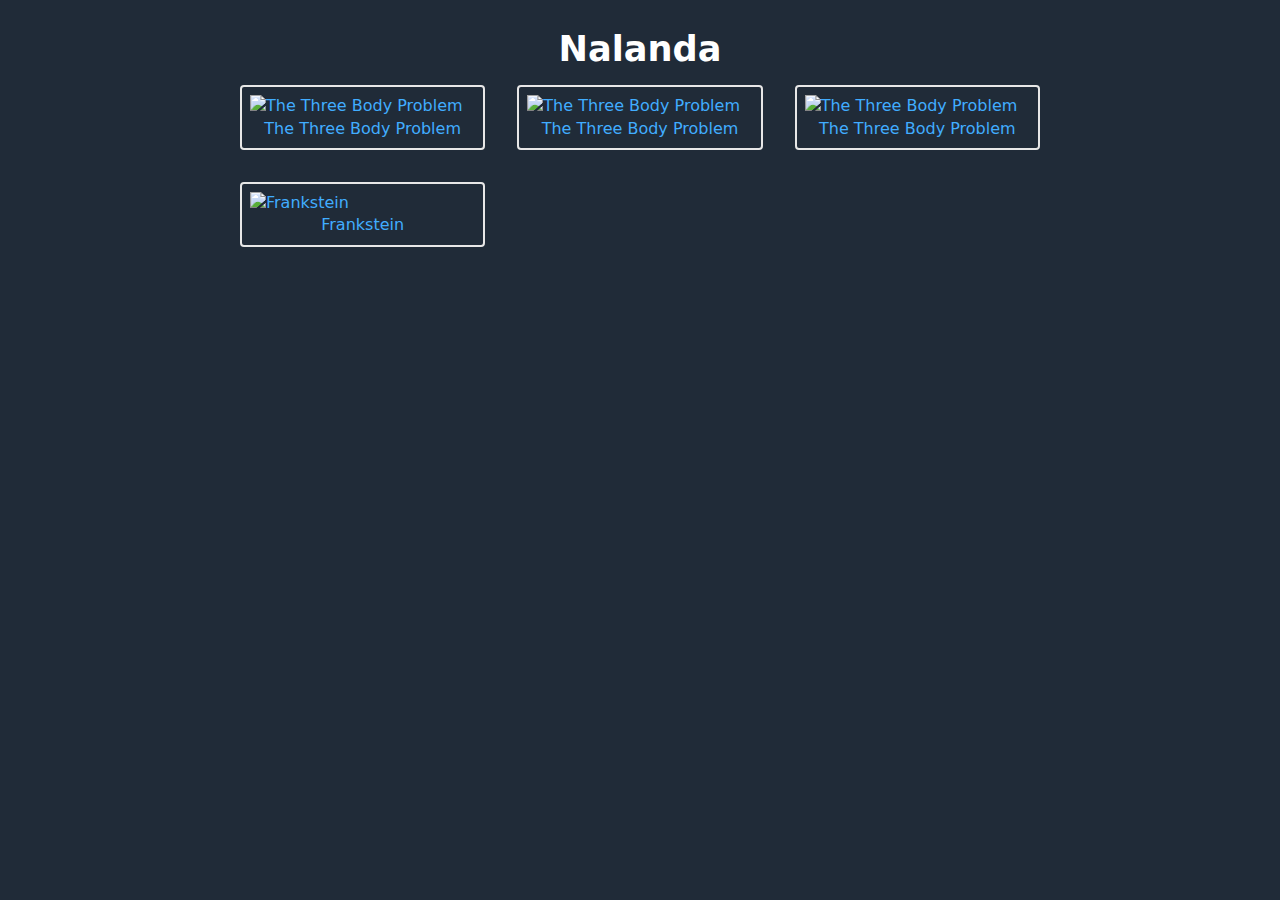
==== index.html @ c318033b "Initial Commit" ====
<!DOCTYPE html>
<html lang="en">

<head>
    <meta charset="UTF-8">
    <meta http-equiv="X-UA-Compatible" content="IE=edge">
    <meta name="viewport" content="width=device-width, initial-scale=1.0">
    <link rel="shortcut icon" href="#" type="image/x-icon">
    <!-- <link rel="stylesheet" href="./water.css"> -->
    <link rel="stylesheet" href="./custom.css">
    <!-- <script src="./jszip.min.js"></script>
    <script src="./epub.js"></script> -->

    <title>Nalanda</title>
</head>

<body>
    <h1 class="heading">Nalanda</h1>

    <div class="grid" id="bookgrid">
        <div class="card">
            <a href="/epub.html?name=three-body-problem">
                <div class="img-wrapper">
                    <img src="./book-covers/3bp.jpeg" alt="The Three Body Problem">
                </div>
                <div class="book-title">
                    <span>The Three Body Problem</span>
                </div>
            </a>
        </div>
        <div class="card">
            <a href="./temp-epub.html">
                <div class="card-contents">
                    <div class="img-wrapper">
                        <img src="./book-covers/3bp.jpeg" alt="The Three Body Problem" height="300px">
                    </div>
                    <div class="book-title">
                        <span>The Three Body Problem</span>
                    </div>
                </div>
            </a>
        </div>

    </div>
    <script src="./book-data.js"></script>
    <script>
        console.log(data);
        // https://stackoverflow.com/questions/54706080/generating-dynamic-html-cards-from-a-javascript-array
        const container = document.getElementById('bookgrid');
        data.books.forEach((result, idx) => {
            // Create card element
            const card = document.createElement('div');
            card.classList = 'card-body';

            // Construct card content
            const newCardContent = `
  <div class="card">
            <a href="/epub.html?name=${result.epub}">
                <div class="card-contents">
                    <div class="img-wrapper">
                        <img src="./book-covers/${result.cover}" alt="${result.name}">
                    </div>
                    <div class="book-title">
                        <span>${result.name}</span>
                    </div>
                </div>
            </a>
        </div>
        `;

            // Append newyly created card element to the container
            container.innerHTML += newCardContent;
        })
    </script>
</body>

</html>
---- water.css ----
/**
 * Automatic version:
 * Uses light theme by default but switches to dark theme
 * if a system-wide theme preference is set on the user's device.
 */

 :root {
    --background-body: #fff;
    --background: #efefef;
    --background-alt: #f7f7f7;
    --selection: #9e9e9e;
    --text-main: #363636;
    --text-bright: #000;
    --text-muted: #70777f;
    --links: #0076d1;
    --focus: #0096bfab;
    --border: #dbdbdb;
    --code: #000;
    --animation-duration: 0.1s;
    --button-base: #d0cfcf;
    --button-hover: #9b9b9b;
    --scrollbar-thumb: rgb(170, 170, 170);
    --scrollbar-thumb-hover: var(--button-hover);
    --form-placeholder: #949494;
    --form-text: #1d1d1d;
    --variable: #39a33c;
    --highlight: #ff0;
    --select-arrow: url("data:image/svg+xml;charset=utf-8,%3C?xml version='1.0' encoding='utf-8'?%3E %3Csvg version='1.1' xmlns='http://www.w3.org/2000/svg' xmlns:xlink='http://www.w3.org/1999/xlink' height='62.5' width='116.9' fill='%23161f27'%3E %3Cpath d='M115.3,1.6 C113.7,0 111.1,0 109.5,1.6 L58.5,52.7 L7.4,1.6 C5.8,0 3.2,0 1.6,1.6 C0,3.2 0,5.8 1.6,7.4 L55.5,61.3 C56.3,62.1 57.3,62.5 58.4,62.5 C59.4,62.5 60.5,62.1 61.3,61.3 L115.2,7.4 C116.9,5.8 116.9,3.2 115.3,1.6Z'/%3E %3C/svg%3E");
  }
  
  @media (prefers-color-scheme: dark) {
  :root {
    --background-body: #202b38;
    --background: #161f27;
    --background-alt: #1a242f;
    --selection: #1c76c5;
    --text-main: #dbdbdb;
    --text-bright: #fff;
    --text-muted: #a9b1ba;
    --links: #41adff;
    --focus: #0096bfab;
    --border: #526980;
    --code: #ffbe85;
    --animation-duration: 0.1s;
    --button-base: #0c151c;
    --button-hover: #040a0f;
    --scrollbar-thumb: var(--button-hover);
    --scrollbar-thumb-hover: rgb(0, 0, 0);
    --form-placeholder: #a9a9a9;
    --form-text: #fff;
    --variable: #d941e2;
    --highlight: #efdb43;
    --select-arrow: url("data:image/svg+xml;charset=utf-8,%3C?xml version='1.0' encoding='utf-8'?%3E %3Csvg version='1.1' xmlns='http://www.w3.org/2000/svg' xmlns:xlink='http://www.w3.org/1999/xlink' height='62.5' width='116.9' fill='%23efefef'%3E %3Cpath d='M115.3,1.6 C113.7,0 111.1,0 109.5,1.6 L58.5,52.7 L7.4,1.6 C5.8,0 3.2,0 1.6,1.6 C0,3.2 0,5.8 1.6,7.4 L55.5,61.3 C56.3,62.1 57.3,62.5 58.4,62.5 C59.4,62.5 60.5,62.1 61.3,61.3 L115.2,7.4 C116.9,5.8 116.9,3.2 115.3,1.6Z'/%3E %3C/svg%3E");
  }
  }
  
  html {
    scrollbar-color: rgb(170, 170, 170) #fff;
    scrollbar-color: var(--scrollbar-thumb) var(--background-body);
    scrollbar-width: thin;
  }
  
  @media (prefers-color-scheme: dark) {
  
    html {
    scrollbar-color: #040a0f #202b38;
    scrollbar-color: var(--scrollbar-thumb) var(--background-body);
    }
  }
  
  @media (prefers-color-scheme: dark) {
  
    html {
    scrollbar-color: #040a0f #202b38;
    scrollbar-color: var(--scrollbar-thumb) var(--background-body);
    }
  }
  
  @media (prefers-color-scheme: dark) {
  
    html {
    scrollbar-color: #040a0f #202b38;
    scrollbar-color: var(--scrollbar-thumb) var(--background-body);
    }
  }
  
  @media (prefers-color-scheme: dark) {
  
    html {
    scrollbar-color: #040a0f #202b38;
    scrollbar-color: var(--scrollbar-thumb) var(--background-body);
    }
  }
  
  @media (prefers-color-scheme: dark) {
  
    html {
    scrollbar-color: #040a0f #202b38;
    scrollbar-color: var(--scrollbar-thumb) var(--background-body);
    }
  }
  
  @media (prefers-color-scheme: dark) {
  
    html {
    scrollbar-color: #040a0f #202b38;
    scrollbar-color: var(--scrollbar-thumb) var(--background-body);
    }
  }
  
  body {
    font-family: system-ui, -apple-system, BlinkMacSystemFont, 'Segoe UI', 'Roboto', 'Oxygen', 'Ubuntu', 'Cantarell', 'Fira Sans', 'Droid Sans', 'Helvetica Neue', 'Segoe UI Emoji', 'Apple Color Emoji', 'Noto Color Emoji', sans-serif;
    line-height: 1.4;
    max-width: 800px;
    margin: 20px auto;
    padding: 0 10px;
    word-wrap: break-word;
    color: #363636;
    color: var(--text-main);
    background: #fff;
    background: var(--background-body);
    text-rendering: optimizeLegibility;
  }
  
  @media (prefers-color-scheme: dark) {
  
    body {
    background: #202b38;
    background: var(--background-body);
    }
  }
  
  @media (prefers-color-scheme: dark) {
  
    body {
    color: #dbdbdb;
    color: var(--text-main);
    }
  }
  
  button {
    transition:
      background-color 0.1s linear,
      border-color 0.1s linear,
      color 0.1s linear,
      box-shadow 0.1s linear,
      transform 0.1s ease;
    transition:
      background-color var(--animation-duration) linear,
      border-color var(--animation-duration) linear,
      color var(--animation-duration) linear,
      box-shadow var(--animation-duration) linear,
      transform var(--animation-duration) ease;
  }
  
  @media (prefers-color-scheme: dark) {
  
    button {
    transition:
      background-color 0.1s linear,
      border-color 0.1s linear,
      color 0.1s linear,
      box-shadow 0.1s linear,
      transform 0.1s ease;
    transition:
      background-color var(--animation-duration) linear,
      border-color var(--animation-duration) linear,
      color var(--animation-duration) linear,
      box-shadow var(--animation-duration) linear,
      transform var(--animation-duration) ease;
    }
  }
  
  input {
    transition:
      background-color 0.1s linear,
      border-color 0.1s linear,
      color 0.1s linear,
      box-shadow 0.1s linear,
      transform 0.1s ease;
    transition:
      background-color var(--animation-duration) linear,
      border-color var(--animation-duration) linear,
      color var(--animation-duration) linear,
      box-shadow var(--animation-duration) linear,
      transform var(--animation-duration) ease;
  }
  
  @media (prefers-color-scheme: dark) {
  
    input {
    transition:
      background-color 0.1s linear,
      border-color 0.1s linear,
      color 0.1s linear,
      box-shadow 0.1s linear,
      transform 0.1s ease;
    transition:
      background-color var(--animation-duration) linear,
      border-color var(--animation-duration) linear,
      color var(--animation-duration) linear,
      box-shadow var(--animation-duration) linear,
      transform var(--animation-duration) ease;
    }
  }
  
  textarea {
    transition:
      background-color 0.1s linear,
      border-color 0.1s linear,
      color 0.1s linear,
      box-shadow 0.1s linear,
      transform 0.1s ease;
    transition:
      background-color var(--animation-duration) linear,
      border-color var(--animation-duration) linear,
      color var(--animation-duration) linear,
      box-shadow var(--animation-duration) linear,
      transform var(--animation-duration) ease;
  }
  
  @media (prefers-color-scheme: dark) {
  
    textarea {
    transition:
      background-color 0.1s linear,
      border-color 0.1s linear,
      color 0.1s linear,
      box-shadow 0.1s linear,
      transform 0.1s ease;
    transition:
      background-color var(--animation-duration) linear,
      border-color var(--animation-duration) linear,
      color var(--animation-duration) linear,
      box-shadow var(--animation-duration) linear,
      transform var(--animation-duration) ease;
    }
  }
  
  h1 {
    font-size: 2.2em;
    margin-top: 0;
  }
  
  h1,
  h2,
  h3,
  h4,
  h5,
  h6 {
    margin-bottom: 12px;
    margin-top: 24px;
  }
  
  h1 {
    color: #000;
    color: var(--text-bright);
  }
  
  @media (prefers-color-scheme: dark) {
  
    h1 {
    color: #fff;
    color: var(--text-bright);
    }
  }
  
  h2 {
    color: #000;
    color: var(--text-bright);
  }
  
  @media (prefers-color-scheme: dark) {
  
    h2 {
    color: #fff;
    color: var(--text-bright);
    }
  }
  
  h3 {
    color: #000;
    color: var(--text-bright);
  }
  
  @media (prefers-color-scheme: dark) {
  
    h3 {
    color: #fff;
    color: var(--text-bright);
    }
  }
  
  h4 {
    color: #000;
    color: var(--text-bright);
  }
  
  @media (prefers-color-scheme: dark) {
  
    h4 {
    color: #fff;
    color: var(--text-bright);
    }
  }
  
  h5 {
    color: #000;
    color: var(--text-bright);
  }
  
  @media (prefers-color-scheme: dark) {
  
    h5 {
    color: #fff;
    color: var(--text-bright);
    }
  }
  
  h6 {
    color: #000;
    color: var(--text-bright);
  }
  
  @media (prefers-color-scheme: dark) {
  
    h6 {
    color: #fff;
    color: var(--text-bright);
    }
  }
  
  strong {
    color: #000;
    color: var(--text-bright);
  }
  
  @media (prefers-color-scheme: dark) {
  
    strong {
    color: #fff;
    color: var(--text-bright);
    }
  }
  
  h1,
  h2,
  h3,
  h4,
  h5,
  h6,
  b,
  strong,
  th {
    font-weight: 600;
  }
  
  q::before {
    content: none;
  }
  
  q::after {
    content: none;
  }
  
  blockquote {
    border-left: 4px solid #0096bfab;
    border-left: 4px solid var(--focus);
    margin: 1.5em 0;
    padding: 0.5em 1em;
    font-style: italic;
  }
  
  @media (prefers-color-scheme: dark) {
  
    blockquote {
    border-left: 4px solid #0096bfab;
    border-left: 4px solid var(--focus);
    }
  }
  
  q {
    border-left: 4px solid #0096bfab;
    border-left: 4px solid var(--focus);
    margin: 1.5em 0;
    padding: 0.5em 1em;
    font-style: italic;
  }
  
  @media (prefers-color-scheme: dark) {
  
    q {
    border-left: 4px solid #0096bfab;
    border-left: 4px solid var(--focus);
    }
  }
  
  blockquote > footer {
    font-style: normal;
    border: 0;
  }
  
  blockquote cite {
    font-style: normal;
  }
  
  address {
    font-style: normal;
  }
  
  a[href^='mailto\:']::before {
    content: '📧 ';
  }
  
  a[href^='tel\:']::before {
    content: '📞 ';
  }
  
  a[href^='sms\:']::before {
    content: '💬 ';
  }
  
  mark {
    background-color: #ff0;
    background-color: var(--highlight);
    border-radius: 2px;
    padding: 0 2px 0 2px;
    color: #000;
  }
  
  @media (prefers-color-scheme: dark) {
  
    mark {
    background-color: #efdb43;
    background-color: var(--highlight);
    }
  }
  
  a > code,
  a > strong {
    color: inherit;
  }
  
  button,
  select,
  input[type='submit'],
  input[type='reset'],
  input[type='button'],
  input[type='checkbox'],
  input[type='range'],
  input[type='radio'] {
    cursor: pointer;
  }
  
  input,
  select {
    display: block;
  }
  
  [type='checkbox'],
  [type='radio'] {
    display: initial;
  }
  
  input {
    color: #1d1d1d;
    color: var(--form-text);
    background-color: #efefef;
    background-color: var(--background);
    font-family: inherit;
    font-size: inherit;
    margin-right: 6px;
    margin-bottom: 6px;
    padding: 10px;
    border: none;
    border-radius: 6px;
    outline: none;
  }
  
  @media (prefers-color-scheme: dark) {
  
    input {
    background-color: #161f27;
    background-color: var(--background);
    }
  }
  
  @media (prefers-color-scheme: dark) {
  
    input {
    color: #fff;
    color: var(--form-text);
    }
  }
  
  button {
    color: #1d1d1d;
    color: var(--form-text);
    background-color: #efefef;
    background-color: var(--background);
    font-family: inherit;
    font-size: inherit;
    margin-right: 6px;
    margin-bottom: 6px;
    padding: 10px;
    border: none;
    border-radius: 6px;
    outline: none;
  }
  
  @media (prefers-color-scheme: dark) {
  
    button {
    background-color: #161f27;
    background-color: var(--background);
    }
  }
  
  @media (prefers-color-scheme: dark) {
  
    button {
    color: #fff;
    color: var(--form-text);
    }
  }
  
  textarea {
    color: #1d1d1d;
    color: var(--form-text);
    background-color: #efefef;
    background-color: var(--background);
    font-family: inherit;
    font-size: inherit;
    margin-right: 6px;
    margin-bottom: 6px;
    padding: 10px;
    border: none;
    border-radius: 6px;
    outline: none;
  }
  
  @media (prefers-color-scheme: dark) {
  
    textarea {
    background-color: #161f27;
    background-color: var(--background);
    }
  }
  
  @media (prefers-color-scheme: dark) {
  
    textarea {
    color: #fff;
    color: var(--form-text);
    }
  }
  
  select {
    color: #1d1d1d;
    color: var(--form-text);
    background-color: #efefef;
    background-color: var(--background);
    font-family: inherit;
    font-size: inherit;
    margin-right: 6px;
    margin-bottom: 6px;
    padding: 10px;
    border: none;
    border-radius: 6px;
    outline: none;
  }
  
  @media (prefers-color-scheme: dark) {
  
    select {
    background-color: #161f27;
    background-color: var(--background);
    }
  }
  
  @media (prefers-color-scheme: dark) {
  
    select {
    color: #fff;
    color: var(--form-text);
    }
  }
  
  button {
    background-color: #d0cfcf;
    background-color: var(--button-base);
    padding-right: 30px;
    padding-left: 30px;
  }
  
  @media (prefers-color-scheme: dark) {
  
    button {
    background-color: #0c151c;
    background-color: var(--button-base);
    }
  }
  
  input[type='submit'] {
    background-color: #d0cfcf;
    background-color: var(--button-base);
    padding-right: 30px;
    padding-left: 30px;
  }
  
  @media (prefers-color-scheme: dark) {
  
    input[type='submit'] {
    background-color: #0c151c;
    background-color: var(--button-base);
    }
  }
  
  input[type='reset'] {
    background-color: #d0cfcf;
    background-color: var(--button-base);
    padding-right: 30px;
    padding-left: 30px;
  }
  
  @media (prefers-color-scheme: dark) {
  
    input[type='reset'] {
    background-color: #0c151c;
    background-color: var(--button-base);
    }
  }
  
  input[type='button'] {
    background-color: #d0cfcf;
    background-color: var(--button-base);
    padding-right: 30px;
    padding-left: 30px;
  }
  
  @media (prefers-color-scheme: dark) {
  
    input[type='button'] {
    background-color: #0c151c;
    background-color: var(--button-base);
    }
  }
  
  button:hover {
    background: #9b9b9b;
    background: var(--button-hover);
  }
  
  @media (prefers-color-scheme: dark) {
  
    button:hover {
    background: #040a0f;
    background: var(--button-hover);
    }
  }
  
  input[type='submit']:hover {
    background: #9b9b9b;
    background: var(--button-hover);
  }
  
  @media (prefers-color-scheme: dark) {
  
    input[type='submit']:hover {
    background: #040a0f;
    background: var(--button-hover);
    }
  }
  
  input[type='reset']:hover {
    background: #9b9b9b;
    background: var(--button-hover);
  }
  
  @media (prefers-color-scheme: dark) {
  
    input[type='reset']:hover {
    background: #040a0f;
    background: var(--button-hover);
    }
  }
  
  input[type='button']:hover {
    background: #9b9b9b;
    background: var(--button-hover);
  }
  
  @media (prefers-color-scheme: dark) {
  
    input[type='button']:hover {
    background: #040a0f;
    background: var(--button-hover);
    }
  }
  
  input[type='color'] {
    min-height: 2rem;
    padding: 8px;
    cursor: pointer;
  }
  
  input[type='checkbox'],
  input[type='radio'] {
    height: 1em;
    width: 1em;
  }
  
  input[type='radio'] {
    border-radius: 100%;
  }
  
  input {
    vertical-align: top;
  }
  
  label {
    vertical-align: middle;
    margin-bottom: 4px;
    display: inline-block;
  }
  
  input:not([type='checkbox']):not([type='radio']),
  input[type='range'],
  select,
  button,
  textarea {
    -webkit-appearance: none;
  }
  
  textarea {
    display: block;
    margin-right: 0;
    box-sizing: border-box;
    resize: vertical;
  }
  
  textarea:not([cols]) {
    width: 100%;
  }
  
  textarea:not([rows]) {
    min-height: 40px;
    height: 140px;
  }
  
  select {
    background: #efefef url("data:image/svg+xml;charset=utf-8,%3C?xml version='1.0' encoding='utf-8'?%3E %3Csvg version='1.1' xmlns='http://www.w3.org/2000/svg' xmlns:xlink='http://www.w3.org/1999/xlink' height='62.5' width='116.9' fill='%23161f27'%3E %3Cpath d='M115.3,1.6 C113.7,0 111.1,0 109.5,1.6 L58.5,52.7 L7.4,1.6 C5.8,0 3.2,0 1.6,1.6 C0,3.2 0,5.8 1.6,7.4 L55.5,61.3 C56.3,62.1 57.3,62.5 58.4,62.5 C59.4,62.5 60.5,62.1 61.3,61.3 L115.2,7.4 C116.9,5.8 116.9,3.2 115.3,1.6Z'/%3E %3C/svg%3E") calc(100% - 12px) 50% / 12px no-repeat;
    background: var(--background) var(--select-arrow) calc(100% - 12px) 50% / 12px no-repeat;
    padding-right: 35px;
  }
  
  @media (prefers-color-scheme: dark) {
  
    select {
    background: #161f27 url("data:image/svg+xml;charset=utf-8,%3C?xml version='1.0' encoding='utf-8'?%3E %3Csvg version='1.1' xmlns='http://www.w3.org/2000/svg' xmlns:xlink='http://www.w3.org/1999/xlink' height='62.5' width='116.9' fill='%23efefef'%3E %3Cpath d='M115.3,1.6 C113.7,0 111.1,0 109.5,1.6 L58.5,52.7 L7.4,1.6 C5.8,0 3.2,0 1.6,1.6 C0,3.2 0,5.8 1.6,7.4 L55.5,61.3 C56.3,62.1 57.3,62.5 58.4,62.5 C59.4,62.5 60.5,62.1 61.3,61.3 L115.2,7.4 C116.9,5.8 116.9,3.2 115.3,1.6Z'/%3E %3C/svg%3E") calc(100% - 12px) 50% / 12px no-repeat;
    background: var(--background) var(--select-arrow) calc(100% - 12px) 50% / 12px no-repeat;
    }
  }
  
  @media (prefers-color-scheme: dark) {
  
    select {
    background: #161f27 url("data:image/svg+xml;charset=utf-8,%3C?xml version='1.0' encoding='utf-8'?%3E %3Csvg version='1.1' xmlns='http://www.w3.org/2000/svg' xmlns:xlink='http://www.w3.org/1999/xlink' height='62.5' width='116.9' fill='%23efefef'%3E %3Cpath d='M115.3,1.6 C113.7,0 111.1,0 109.5,1.6 L58.5,52.7 L7.4,1.6 C5.8,0 3.2,0 1.6,1.6 C0,3.2 0,5.8 1.6,7.4 L55.5,61.3 C56.3,62.1 57.3,62.5 58.4,62.5 C59.4,62.5 60.5,62.1 61.3,61.3 L115.2,7.4 C116.9,5.8 116.9,3.2 115.3,1.6Z'/%3E %3C/svg%3E") calc(100% - 12px) 50% / 12px no-repeat;
    background: var(--background) var(--select-arrow) calc(100% - 12px) 50% / 12px no-repeat;
    }
  }
  
  @media (prefers-color-scheme: dark) {
  
    select {
    background: #161f27 url("data:image/svg+xml;charset=utf-8,%3C?xml version='1.0' encoding='utf-8'?%3E %3Csvg version='1.1' xmlns='http://www.w3.org/2000/svg' xmlns:xlink='http://www.w3.org/1999/xlink' height='62.5' width='116.9' fill='%23efefef'%3E %3Cpath d='M115.3,1.6 C113.7,0 111.1,0 109.5,1.6 L58.5,52.7 L7.4,1.6 C5.8,0 3.2,0 1.6,1.6 C0,3.2 0,5.8 1.6,7.4 L55.5,61.3 C56.3,62.1 57.3,62.5 58.4,62.5 C59.4,62.5 60.5,62.1 61.3,61.3 L115.2,7.4 C116.9,5.8 116.9,3.2 115.3,1.6Z'/%3E %3C/svg%3E") calc(100% - 12px) 50% / 12px no-repeat;
    background: var(--background) var(--select-arrow) calc(100% - 12px) 50% / 12px no-repeat;
    }
  }
  
  @media (prefers-color-scheme: dark) {
  
    select {
    background: #161f27 url("data:image/svg+xml;charset=utf-8,%3C?xml version='1.0' encoding='utf-8'?%3E %3Csvg version='1.1' xmlns='http://www.w3.org/2000/svg' xmlns:xlink='http://www.w3.org/1999/xlink' height='62.5' width='116.9' fill='%23efefef'%3E %3Cpath d='M115.3,1.6 C113.7,0 111.1,0 109.5,1.6 L58.5,52.7 L7.4,1.6 C5.8,0 3.2,0 1.6,1.6 C0,3.2 0,5.8 1.6,7.4 L55.5,61.3 C56.3,62.1 57.3,62.5 58.4,62.5 C59.4,62.5 60.5,62.1 61.3,61.3 L115.2,7.4 C116.9,5.8 116.9,3.2 115.3,1.6Z'/%3E %3C/svg%3E") calc(100% - 12px) 50% / 12px no-repeat;
    background: var(--background) var(--select-arrow) calc(100% - 12px) 50% / 12px no-repeat;
    }
  }
  
  select::-ms-expand {
    display: none;
  }
  
  select[multiple] {
    padding-right: 10px;
    background-image: none;
    overflow-y: auto;
  }
  
  input:focus {
    box-shadow: 0 0 0 2px #0096bfab;
    box-shadow: 0 0 0 2px var(--focus);
  }
  
  @media (prefers-color-scheme: dark) {
  
    input:focus {
    box-shadow: 0 0 0 2px #0096bfab;
    box-shadow: 0 0 0 2px var(--focus);
    }
  }
  
  select:focus {
    box-shadow: 0 0 0 2px #0096bfab;
    box-shadow: 0 0 0 2px var(--focus);
  }
  
  @media (prefers-color-scheme: dark) {
  
    select:focus {
    box-shadow: 0 0 0 2px #0096bfab;
    box-shadow: 0 0 0 2px var(--focus);
    }
  }
  
  button:focus {
    box-shadow: 0 0 0 2px #0096bfab;
    box-shadow: 0 0 0 2px var(--focus);
  }
  
  @media (prefers-color-scheme: dark) {
  
    button:focus {
    box-shadow: 0 0 0 2px #0096bfab;
    box-shadow: 0 0 0 2px var(--focus);
    }
  }
  
  textarea:focus {
    box-shadow: 0 0 0 2px #0096bfab;
    box-shadow: 0 0 0 2px var(--focus);
  }
  
  @media (prefers-color-scheme: dark) {
  
    textarea:focus {
    box-shadow: 0 0 0 2px #0096bfab;
    box-shadow: 0 0 0 2px var(--focus);
    }
  }
  
  input[type='checkbox']:active,
  input[type='radio']:active,
  input[type='submit']:active,
  input[type='reset']:active,
  input[type='button']:active,
  input[type='range']:active,
  button:active {
    transform: translateY(2px);
  }
  
  input:disabled,
  select:disabled,
  button:disabled,
  textarea:disabled {
    cursor: not-allowed;
    opacity: 0.5;
  }
  
  ::-moz-placeholder {
    color: #949494;
    color: var(--form-placeholder);
  }
  
  :-ms-input-placeholder {
    color: #949494;
    color: var(--form-placeholder);
  }
  
  ::-ms-input-placeholder {
    color: #949494;
    color: var(--form-placeholder);
  }
  
  ::placeholder {
    color: #949494;
    color: var(--form-placeholder);
  }
  
  @media (prefers-color-scheme: dark) {
  
    ::-moz-placeholder {
    color: #a9a9a9;
    color: var(--form-placeholder);
    }
  
    :-ms-input-placeholder {
    color: #a9a9a9;
    color: var(--form-placeholder);
    }
  
    ::-ms-input-placeholder {
    color: #a9a9a9;
    color: var(--form-placeholder);
    }
  
    ::placeholder {
    color: #a9a9a9;
    color: var(--form-placeholder);
    }
  }
  
  fieldset {
    border: 1px #0096bfab solid;
    border: 1px var(--focus) solid;
    border-radius: 6px;
    margin: 0;
    margin-bottom: 12px;
    padding: 10px;
  }
  
  @media (prefers-color-scheme: dark) {
  
    fieldset {
    border: 1px #0096bfab solid;
    border: 1px var(--focus) solid;
    }
  }
  
  legend {
    font-size: 0.9em;
    font-weight: 600;
  }
  
  input[type='range'] {
    margin: 10px 0;
    padding: 10px 0;
    background: transparent;
  }
  
  input[type='range']:focus {
    outline: none;
  }
  
  input[type='range']::-webkit-slider-runnable-track {
    width: 100%;
    height: 9.5px;
    -webkit-transition: 0.2s;
    transition: 0.2s;
    background: #efefef;
    background: var(--background);
    border-radius: 3px;
  }
  
  @media (prefers-color-scheme: dark) {
  
    input[type='range']::-webkit-slider-runnable-track {
    background: #161f27;
    background: var(--background);
    }
  }
  
  input[type='range']::-webkit-slider-thumb {
    box-shadow: 0 1px 1px #000, 0 0 1px #0d0d0d;
    height: 20px;
    width: 20px;
    border-radius: 50%;
    background: #dbdbdb;
    background: var(--border);
    -webkit-appearance: none;
    margin-top: -7px;
  }
  
  @media (prefers-color-scheme: dark) {
  
    input[type='range']::-webkit-slider-thumb {
    background: #526980;
    background: var(--border);
    }
  }
  
  input[type='range']:focus::-webkit-slider-runnable-track {
    background: #efefef;
    background: var(--background);
  }
  
  @media (prefers-color-scheme: dark) {
  
    input[type='range']:focus::-webkit-slider-runnable-track {
    background: #161f27;
    background: var(--background);
    }
  }
  
  input[type='range']::-moz-range-track {
    width: 100%;
    height: 9.5px;
    -moz-transition: 0.2s;
    transition: 0.2s;
    background: #efefef;
    background: var(--background);
    border-radius: 3px;
  }
  
  @media (prefers-color-scheme: dark) {
  
    input[type='range']::-moz-range-track {
    background: #161f27;
    background: var(--background);
    }
  }
  
  input[type='range']::-moz-range-thumb {
    box-shadow: 1px 1px 1px #000, 0 0 1px #0d0d0d;
    height: 20px;
    width: 20px;
    border-radius: 50%;
    background: #dbdbdb;
    background: var(--border);
  }
  
  @media (prefers-color-scheme: dark) {
  
    input[type='range']::-moz-range-thumb {
    background: #526980;
    background: var(--border);
    }
  }
  
  input[type='range']::-ms-track {
    width: 100%;
    height: 9.5px;
    background: transparent;
    border-color: transparent;
    border-width: 16px 0;
    color: transparent;
  }
  
  input[type='range']::-ms-fill-lower {
    background: #efefef;
    background: var(--background);
    border: 0.2px solid #010101;
    border-radius: 3px;
    box-shadow: 1px 1px 1px #000, 0 0 1px #0d0d0d;
  }
  
  @media (prefers-color-scheme: dark) {
  
    input[type='range']::-ms-fill-lower {
    background: #161f27;
    background: var(--background);
    }
  }
  
  input[type='range']::-ms-fill-upper {
    background: #efefef;
    background: var(--background);
    border: 0.2px solid #010101;
    border-radius: 3px;
    box-shadow: 1px 1px 1px #000, 0 0 1px #0d0d0d;
  }
  
  @media (prefers-color-scheme: dark) {
  
    input[type='range']::-ms-fill-upper {
    background: #161f27;
    background: var(--background);
    }
  }
  
  input[type='range']::-ms-thumb {
    box-shadow: 1px 1px 1px #000, 0 0 1px #0d0d0d;
    border: 1px solid #000;
    height: 20px;
    width: 20px;
    border-radius: 50%;
    background: #dbdbdb;
    background: var(--border);
  }
  
  @media (prefers-color-scheme: dark) {
  
    input[type='range']::-ms-thumb {
    background: #526980;
    background: var(--border);
    }
  }
  
  input[type='range']:focus::-ms-fill-lower {
    background: #efefef;
    background: var(--background);
  }
  
  @media (prefers-color-scheme: dark) {
  
    input[type='range']:focus::-ms-fill-lower {
    background: #161f27;
    background: var(--background);
    }
  }
  
  input[type='range']:focus::-ms-fill-upper {
    background: #efefef;
    background: var(--background);
  }
  
  @media (prefers-color-scheme: dark) {
  
    input[type='range']:focus::-ms-fill-upper {
    background: #161f27;
    background: var(--background);
    }
  }
  
  a {
    text-decoration: none;
    color: #0076d1;
    color: var(--links);
  }
  
  @media (prefers-color-scheme: dark) {
  
    a {
    color: #41adff;
    color: var(--links);
    }
  }
  
  a:hover {
    text-decoration: underline;
  }
  
  code {
    background: #efefef;
    background: var(--background);
    color: #000;
    color: var(--code);
    padding: 2.5px 5px;
    border-radius: 6px;
    font-size: 1em;
  }
  
  @media (prefers-color-scheme: dark) {
  
    code {
    color: #ffbe85;
    color: var(--code);
    }
  }
  
  @media (prefers-color-scheme: dark) {
  
    code {
    background: #161f27;
    background: var(--background);
    }
  }
  
  samp {
    background: #efefef;
    background: var(--background);
    color: #000;
    color: var(--code);
    padding: 2.5px 5px;
    border-radius: 6px;
    font-size: 1em;
  }
  
  @media (prefers-color-scheme: dark) {
  
    samp {
    color: #ffbe85;
    color: var(--code);
    }
  }
  
  @media (prefers-color-scheme: dark) {
  
    samp {
    background: #161f27;
    background: var(--background);
    }
  }
  
  time {
    background: #efefef;
    background: var(--background);
    color: #000;
    color: var(--code);
    padding: 2.5px 5px;
    border-radius: 6px;
    font-size: 1em;
  }
  
  @media (prefers-color-scheme: dark) {
  
    time {
    color: #ffbe85;
    color: var(--code);
    }
  }
  
  @media (prefers-color-scheme: dark) {
  
    time {
    background: #161f27;
    background: var(--background);
    }
  }
  
  pre > code {
    padding: 10px;
    display: block;
    overflow-x: auto;
  }
  
  var {
    color: #39a33c;
    color: var(--variable);
    font-style: normal;
    font-family: monospace;
  }
  
  @media (prefers-color-scheme: dark) {
  
    var {
    color: #d941e2;
    color: var(--variable);
    }
  }
  
  kbd {
    background: #efefef;
    background: var(--background);
    border: 1px solid #dbdbdb;
    border: 1px solid var(--border);
    border-radius: 2px;
    color: #363636;
    color: var(--text-main);
    padding: 2px 4px 2px 4px;
  }
  
  @media (prefers-color-scheme: dark) {
  
    kbd {
    color: #dbdbdb;
    color: var(--text-main);
    }
  }
  
  @media (prefers-color-scheme: dark) {
  
    kbd {
    border: 1px solid #526980;
    border: 1px solid var(--border);
    }
  }
  
  @media (prefers-color-scheme: dark) {
  
    kbd {
    background: #161f27;
    background: var(--background);
    }
  }
  
  img,
  video {
    max-width: 100%;
    height: auto;
  }
  
  hr {
    border: none;
    border-top: 1px solid #dbdbdb;
    border-top: 1px solid var(--border);
  }
  
  @media (prefers-color-scheme: dark) {
  
    hr {
    border-top: 1px solid #526980;
    border-top: 1px solid var(--border);
    }
  }
  
  table {
    border-collapse: collapse;
    margin-bottom: 10px;
    width: 100%;
    table-layout: fixed;
  }
  
  table caption {
    text-align: left;
  }
  
  td,
  th {
    padding: 6px;
    text-align: left;
    vertical-align: top;
    word-wrap: break-word;
  }
  
  thead {
    border-bottom: 1px solid #dbdbdb;
    border-bottom: 1px solid var(--border);
  }
  
  @media (prefers-color-scheme: dark) {
  
    thead {
    border-bottom: 1px solid #526980;
    border-bottom: 1px solid var(--border);
    }
  }
  
  tfoot {
    border-top: 1px solid #dbdbdb;
    border-top: 1px solid var(--border);
  }
  
  @media (prefers-color-scheme: dark) {
  
    tfoot {
    border-top: 1px solid #526980;
    border-top: 1px solid var(--border);
    }
  }
  
  tbody tr:nth-child(even) {
    background-color: #efefef;
    background-color: var(--background);
  }
  
  @media (prefers-color-scheme: dark) {
  
    tbody tr:nth-child(even) {
    background-color: #161f27;
    background-color: var(--background);
    }
  }
  
  tbody tr:nth-child(even) button {
    background-color: #f7f7f7;
    background-color: var(--background-alt);
  }
  
  @media (prefers-color-scheme: dark) {
  
    tbody tr:nth-child(even) button {
    background-color: #1a242f;
    background-color: var(--background-alt);
    }
  }
  
  tbody tr:nth-child(even) button:hover {
    background-color: #fff;
    background-color: var(--background-body);
  }
  
  @media (prefers-color-scheme: dark) {
  
    tbody tr:nth-child(even) button:hover {
    background-color: #202b38;
    background-color: var(--background-body);
    }
  }
  
  ::-webkit-scrollbar {
    height: 10px;
    width: 10px;
  }
  
  ::-webkit-scrollbar-track {
    background: #efefef;
    background: var(--background);
    border-radius: 6px;
  }
  
  @media (prefers-color-scheme: dark) {
  
    ::-webkit-scrollbar-track {
    background: #161f27;
    background: var(--background);
    }
  }
  
  ::-webkit-scrollbar-thumb {
    background: rgb(170, 170, 170);
    background: var(--scrollbar-thumb);
    border-radius: 6px;
  }
  
  @media (prefers-color-scheme: dark) {
  
    ::-webkit-scrollbar-thumb {
    background: #040a0f;
    background: var(--scrollbar-thumb);
    }
  }
  
  @media (prefers-color-scheme: dark) {
  
    ::-webkit-scrollbar-thumb {
    background: #040a0f;
    background: var(--scrollbar-thumb);
    }
  }
  
  ::-webkit-scrollbar-thumb:hover {
    background: #9b9b9b;
    background: var(--scrollbar-thumb-hover);
  }
  
  @media (prefers-color-scheme: dark) {
  
    ::-webkit-scrollbar-thumb:hover {
    background: rgb(0, 0, 0);
    background: var(--scrollbar-thumb-hover);
    }
  }
  
  @media (prefers-color-scheme: dark) {
  
    ::-webkit-scrollbar-thumb:hover {
    background: rgb(0, 0, 0);
    background: var(--scrollbar-thumb-hover);
    }
  }
  
  ::-moz-selection {
    background-color: #9e9e9e;
    background-color: var(--selection);
    color: #000;
    color: var(--text-bright);
  }
  
  ::selection {
    background-color: #9e9e9e;
    background-color: var(--selection);
    color: #000;
    color: var(--text-bright);
  }
  
  @media (prefers-color-scheme: dark) {
  
    ::-moz-selection {
    color: #fff;
    color: var(--text-bright);
    }
  
    ::selection {
    color: #fff;
    color: var(--text-bright);
    }
  }
  
  @media (prefers-color-scheme: dark) {
  
    ::-moz-selection {
    background-color: #1c76c5;
    background-color: var(--selection);
    }
  
    ::selection {
    background-color: #1c76c5;
    background-color: var(--selection);
    }
  }
  
  details {
    display: flex;
    flex-direction: column;
    align-items: flex-start;
    background-color: #f7f7f7;
    background-color: var(--background-alt);
    padding: 10px 10px 0;
    margin: 1em 0;
    border-radius: 6px;
    overflow: hidden;
  }
  
  @media (prefers-color-scheme: dark) {
  
    details {
    background-color: #1a242f;
    background-color: var(--background-alt);
    }
  }
  
  details[open] {
    padding: 10px;
  }
  
  details > :last-child {
    margin-bottom: 0;
  }
  
  details[open] summary {
    margin-bottom: 10px;
  }
  
  summary {
    display: list-item;
    background-color: #efefef;
    background-color: var(--background);
    padding: 10px;
    margin: -10px -10px 0;
    cursor: pointer;
    outline: none;
  }
  
  @media (prefers-color-scheme: dark) {
  
    summary {
    background-color: #161f27;
    background-color: var(--background);
    }
  }
  
  summary:hover,
  summary:focus {
    text-decoration: underline;
  }
  
  details > :not(summary) {
    margin-top: 0;
  }
  
  summary::-webkit-details-marker {
    color: #363636;
    color: var(--text-main);
  }
  
  @media (prefers-color-scheme: dark) {
  
    summary::-webkit-details-marker {
    color: #dbdbdb;
    color: var(--text-main);
    }
  }
  
  dialog {
    background-color: #f7f7f7;
    background-color: var(--background-alt);
    color: #363636;
    color: var(--text-main);
    border: none;
    border-radius: 6px;
    border-color: #dbdbdb;
    border-color: var(--border);
    padding: 10px 30px;
  }
  
  @media (prefers-color-scheme: dark) {
  
    dialog {
    border-color: #526980;
    border-color: var(--border);
    }
  }
  
  @media (prefers-color-scheme: dark) {
  
    dialog {
    color: #dbdbdb;
    color: var(--text-main);
    }
  }
  
  @media (prefers-color-scheme: dark) {
  
    dialog {
    background-color: #1a242f;
    background-color: var(--background-alt);
    }
  }
  
  dialog > header:first-child {
    background-color: #efefef;
    background-color: var(--background);
    border-radius: 6px 6px 0 0;
    margin: -10px -30px 10px;
    padding: 10px;
    text-align: center;
  }
  
  @media (prefers-color-scheme: dark) {
  
    dialog > header:first-child {
    background-color: #161f27;
    background-color: var(--background);
    }
  }
  
  dialog::-webkit-backdrop {
    background: #0000009c;
    -webkit-backdrop-filter: blur(4px);
            backdrop-filter: blur(4px);
  }
  
  dialog::backdrop {
    background: #0000009c;
    -webkit-backdrop-filter: blur(4px);
            backdrop-filter: blur(4px);
  }
  
  footer {
    border-top: 1px solid #dbdbdb;
    border-top: 1px solid var(--border);
    padding-top: 10px;
    color: #70777f;
    color: var(--text-muted);
  }
  
  @media (prefers-color-scheme: dark) {
  
    footer {
    color: #a9b1ba;
    color: var(--text-muted);
    }
  }
  
  @media (prefers-color-scheme: dark) {
  
    footer {
    border-top: 1px solid #526980;
    border-top: 1px solid var(--border);
    }
  }
  
  body > footer {
    margin-top: 40px;
  }
  
  @media print {
    body,
    pre,
    code,
    summary,
    details,
    button,
    input,
    textarea {
      background-color: #fff;
    }
  
    button,
    input,
    textarea {
      border: 1px solid #000;
    }
  
    body,
    h1,
    h2,
    h3,
    h4,
    h5,
    h6,
    pre,
    code,
    button,
    input,
    textarea,
    footer,
    summary,
    strong {
      color: #000;
    }
  
    summary::marker {
      color: #000;
    }
  
    summary::-webkit-details-marker {
      color: #000;
    }
  
    tbody tr:nth-child(even) {
      background-color: #f2f2f2;
    }
  
    a {
      color: #00f;
      text-decoration: underline;
    }
  }
---- custom.css ----
html {
    scrollbar-color: #040a0f #202b38;
    scrollbar-width: thin;
}
body {
    max-width: 800px;
    line-height: 1.4;
    margin: 20px auto;
    padding: 0 10px;
    word-wrap: break-word;
    background: #202b38;
    text-rendering: optimizeLegibility;
    font-family: system-ui, -apple-system, BlinkMacSystemFont, 'Segoe UI', 'Roboto', 'Oxygen', 'Ubuntu', 'Cantarell', 'Fira Sans', 'Droid Sans', 'Helvetica Neue', 'Segoe UI Emoji', 'Apple Color Emoji', 'Noto Color Emoji', sans-serif;
    color: #dbdbdb;
}

.heading {
    text-align: center;
    font-weight: 600;
    margin-bottom: 12px;
    margin-top: 24px;
    font-size: 2.2em;
    color: white;
}

a {
    color: #41adff;
    text-decoration: none;
}

.grid {
    display: grid;
    grid-template-columns: repeat(auto-fill, minmax(200px, 1fr));
    gap: 2rem;
}

.card {
    border: 2px solid #e7e7e7;
    border-radius: 4px;
    padding: .5rem;
}

.book-title {
    text-align: center;
}

img {
    max-width: 100%;
    height: auto;
}
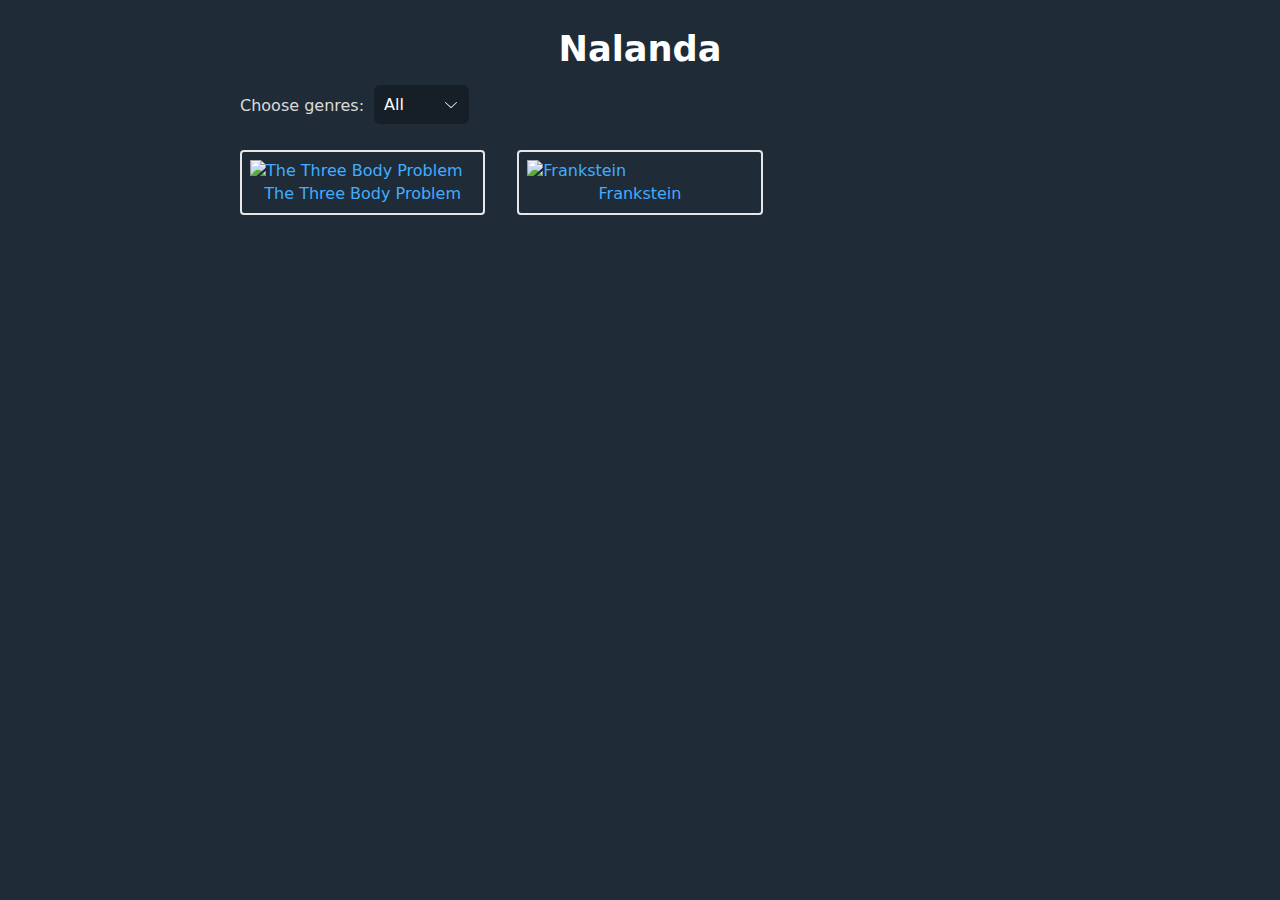
==== commit c0ef1e89: "Added basic filter functionality" ====
--- a/index.html
+++ b/index.html
@@ -17,7 +17,19 @@
 <body>
     <h1 class="heading">Nalanda</h1>
 
-    <div class="grid" id="bookgrid">
+
+    <div class="filter">
+        <label for="genres" style="float: left; margin-right: 10px;">Choose genres: </label>
+        <select name="genres" id="genres">
+            <option value="all">All</option>
+            <option value="scifi">Sci-fi</option>
+            <option value="drama">Drama</option>
+            <option value="historical">Historical</option>
+            <option value="action">Action</option>
+        </select>
+    </div>
+
+    <div class="grid" id="bookgrid" style="margin-top: 20px;">
         <div class="card">
             <a href="/epub.html?name=three-body-problem">
                 <div class="img-wrapper">
@@ -28,32 +40,32 @@
                 </div>
             </a>
         </div>
-        <div class="card">
-            <a href="./temp-epub.html">
-                <div class="card-contents">
-                    <div class="img-wrapper">
-                        <img src="./book-covers/3bp.jpeg" alt="The Three Body Problem" height="300px">
-                    </div>
-                    <div class="book-title">
-                        <span>The Three Body Problem</span>
-                    </div>
-                </div>
-            </a>
-        </div>
+    </div>
 
-    </div>
+
     <script src="./book-data.js"></script>
     <script>
-        console.log(data);
+        // console.log(data);
         // https://stackoverflow.com/questions/54706080/generating-dynamic-html-cards-from-a-javascript-array
-        const container = document.getElementById('bookgrid');
-        data.books.forEach((result, idx) => {
-            // Create card element
-            const card = document.createElement('div');
-            card.classList = 'card-body';
+        function addCards() {
+            const container = document.getElementById('bookgrid');
+            const filter = document.getElementById('genres');
+            const filterCriteria = filter.value;
+            // console.log(filterCriteria)
+            let allCards = "";
+            data.books.forEach((result, idx) => {
+                let bookTags = new Set(result.tags);
+                if (filterCriteria != "all" && bookTags.has(filterCriteria) == false) {
+                    // https://stackoverflow.com/questions/8333403/how-can-i-use-continue-statement-in-foreach-method#8333447
+                    return
+                }
 
-            // Construct card content
-            const newCardContent = `
+                // Create card element
+                const card = document.createElement('div');
+                card.classList = 'card-body';
+
+                // Construct card content
+                const newCardContent = `
   <div class="card">
             <a href="/epub.html?name=${result.epub}">
                 <div class="card-contents">
@@ -68,9 +80,15 @@
         </div>
         `;
 
-            // Append newyly created card element to the container
-            container.innerHTML += newCardContent;
-        })
+                // Append newyly created card element to the container
+                allCards += newCardContent;
+            })
+            container.innerHTML = allCards;
+        }
+        window.onload = addCards;
+        // https://stackoverflow.com/questions/47058077/how-can-i-add-an-event-listener-to-a-select-element
+        document.querySelector('#genres').addEventListener("change", addCards);
+
     </script>
 </body>
 
--- a/custom.css
+++ b/custom.css
@@ -2,6 +2,7 @@
     scrollbar-color: #040a0f #202b38;
     scrollbar-width: thin;
 }
+
 body {
     max-width: 800px;
     line-height: 1.4;
@@ -47,4 +48,33 @@
 img {
     max-width: 100%;
     height: auto;
+}
+
+.filter {
+    display: flex;
+    /* justify-content: center; */
+    align-items: center;
+}
+
+label {
+    margin-bottom: 4px;
+}
+
+select {
+    color: white;
+    font-family: inherit;
+    font-size: inherit;
+    cursor: pointer;
+    background: #161f27 url("data:image/svg+xml;charset=utf-8,%3C?xml version='1.0' encoding='utf-8'?%3E %3Csvg version='1.1' xmlns='http://www.w3.org/2000/svg' xmlns:xlink='http://www.w3.org/1999/xlink' height='62.5' width='116.9' fill='%23efefef'%3E %3Cpath d='M115.3,1.6 C113.7,0 111.1,0 109.5,1.6 L58.5,52.7 L7.4,1.6 C5.8,0 3.2,0 1.6,1.6 C0,3.2 0,5.8 1.6,7.4 L55.5,61.3 C56.3,62.1 57.3,62.5 58.4,62.5 C59.4,62.5 60.5,62.1 61.3,61.3 L115.2,7.4 C116.9,5.8 116.9,3.2 115.3,1.6Z'/%3E %3C/svg%3E") calc(100% - 12px) 50% / 12px no-repeat;
+
+    padding-right: 35px;
+    -webkit-appearance: none;
+    margin-right: 6px;
+    margin-bottom: 6px;
+    padding: 10px;
+    padding-right: 10px;
+    border: none;
+    border-radius: 6px;
+    outline: none;
+    display: block;
 }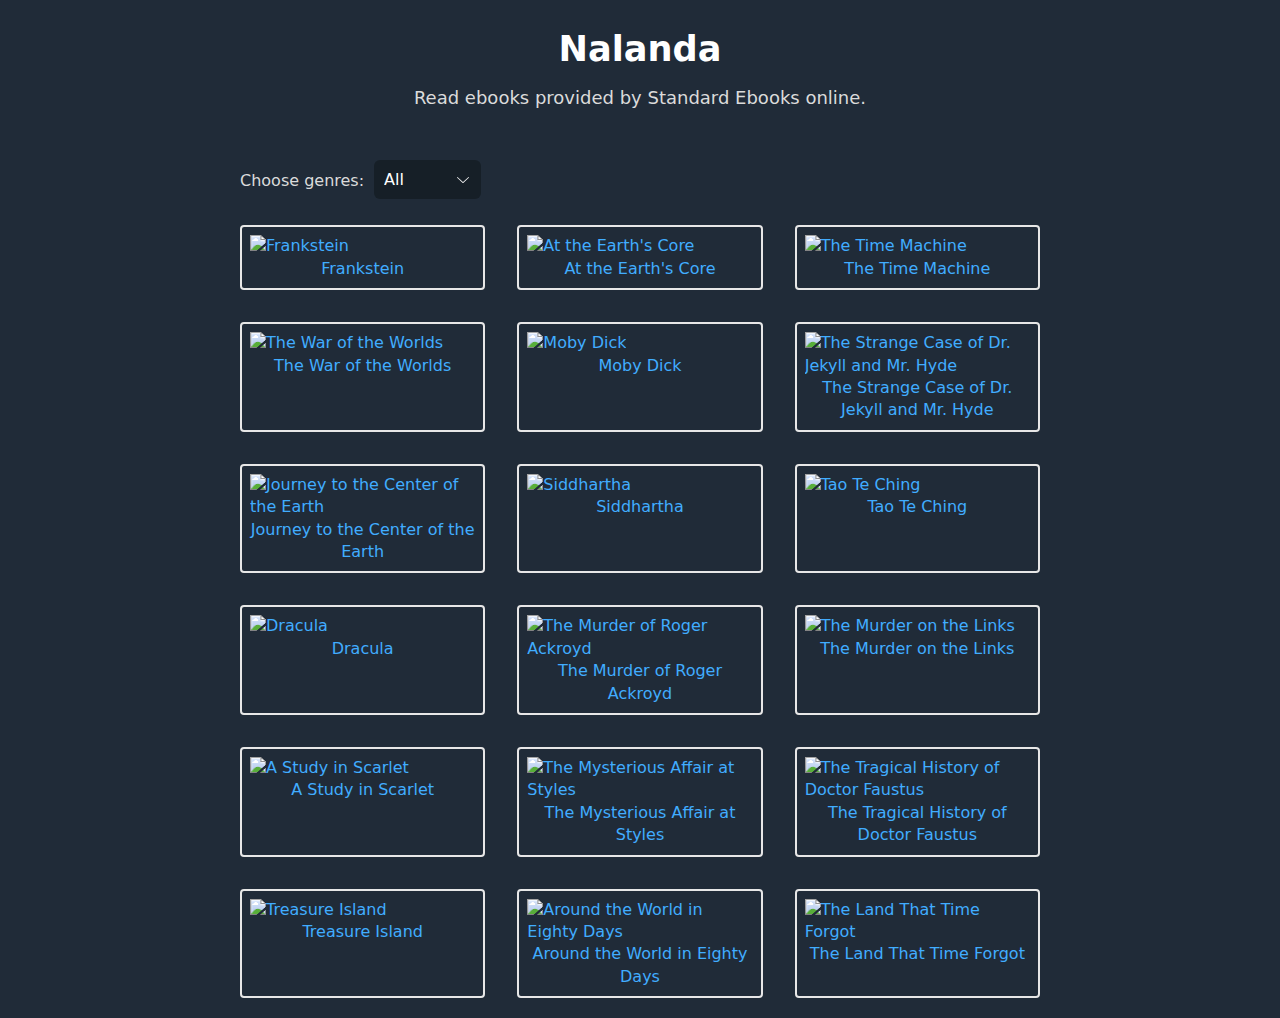
==== commit d4caffd3: "Added Dynamic filters and more ebooks" ====
--- a/index.html
+++ b/index.html
@@ -15,21 +15,29 @@
 </head>
 
 <body>
-    <h1 class="heading">Nalanda</h1>
 
 
-    <div class="filter">
-        <label for="genres" style="float: left; margin-right: 10px;">Choose genres: </label>
-        <select name="genres" id="genres">
-            <option value="all">All</option>
-            <option value="scifi">Sci-fi</option>
-            <option value="drama">Drama</option>
-            <option value="historical">Historical</option>
-            <option value="action">Action</option>
-        </select>
+    <div class="hero">
+        <h1 class="heading">Nalanda</h1>
+        <div class="summary">Read ebooks provided by Standard Ebooks online.</div>
+    </div>
+
+    <div style="display: flex; justify-content:space-between">
+        <div class="filter">
+            <label for="genres" style="float: left; margin-right: 10px;">Choose genres: </label>
+            <select name="genres" id="genres">
+            </select>
+        </div>
+        <div class="local" style="display:flex; justify-content:end">
+            <!-- <input type="file" name="localepub" id="localepub" accept=".epub">
+            <button onclick="showLocalEpub()">Go</button>
+            <button onclick="(function(){document.getElementById('localepub').value = '';})()">Reset</button> -->
+            <!-- Inline function SO10607847 -->
+        </div>
     </div>
 
     <div class="grid" id="bookgrid" style="margin-top: 20px;">
+        <!--
         <div class="card">
             <a href="/epub.html?name=three-body-problem">
                 <div class="img-wrapper">
@@ -40,6 +48,7 @@
                 </div>
             </a>
         </div>
+-->
     </div>
 
 
@@ -85,9 +94,43 @@
             })
             container.innerHTML = allCards;
         }
-        window.onload = addCards;
+
+        function addFilterOptions() {
+            const filter = document.getElementById('genres');
+            let allTags = ""
+            tags.forEach((result, idx) => {
+                let tag = result[0].toUpperCase() + result.substr(1);;
+                let optionContent = `
+            <option value="${result}">${tag}</option>
+            `;
+                allTags += optionContent;
+            })
+            filter.innerHTML = allTags;
+        }
+
+        function runOnLoad() {
+            addFilterOptions();
+            addCards();
+        }
+        window.onload = runOnLoad;
         // https://stackoverflow.com/questions/47058077/how-can-i-add-an-event-listener-to-a-select-element
         document.querySelector('#genres').addEventListener("change", addCards);
+
+        // function showLocalEpub() {
+        //     var fileInput = document.getElementById("localepub");
+        //     if (fileInput && fileInput.value) {
+        //         const filename = fileInput.files[0].name;
+        //         console.log(fileInput.files[0].name)
+        //         // const ePubLink = URL.createObjectURL(fileInput.files[0])
+        //         console.log(filename);
+
+        //         location.href = "/localepub.html?name=" + filename;
+        //     } else {
+        //         alert("Enter local epub file !");
+        //     }
+        // }
+
+
 
     </script>
 </body>
--- a/custom.css
+++ b/custom.css
@@ -22,6 +22,13 @@
     margin-top: 24px;
     font-size: 2.2em;
     color: white;
+}
+
+.summary {
+    text-align: center;
+    font-weight: 500px;
+    font-size: large;
+    margin-bottom: 50px;
 }
 
 a {
@@ -77,4 +84,8 @@
     border-radius: 6px;
     outline: none;
     display: block;
-}+}
+/* 
+input {
+    width: 300px;
+} */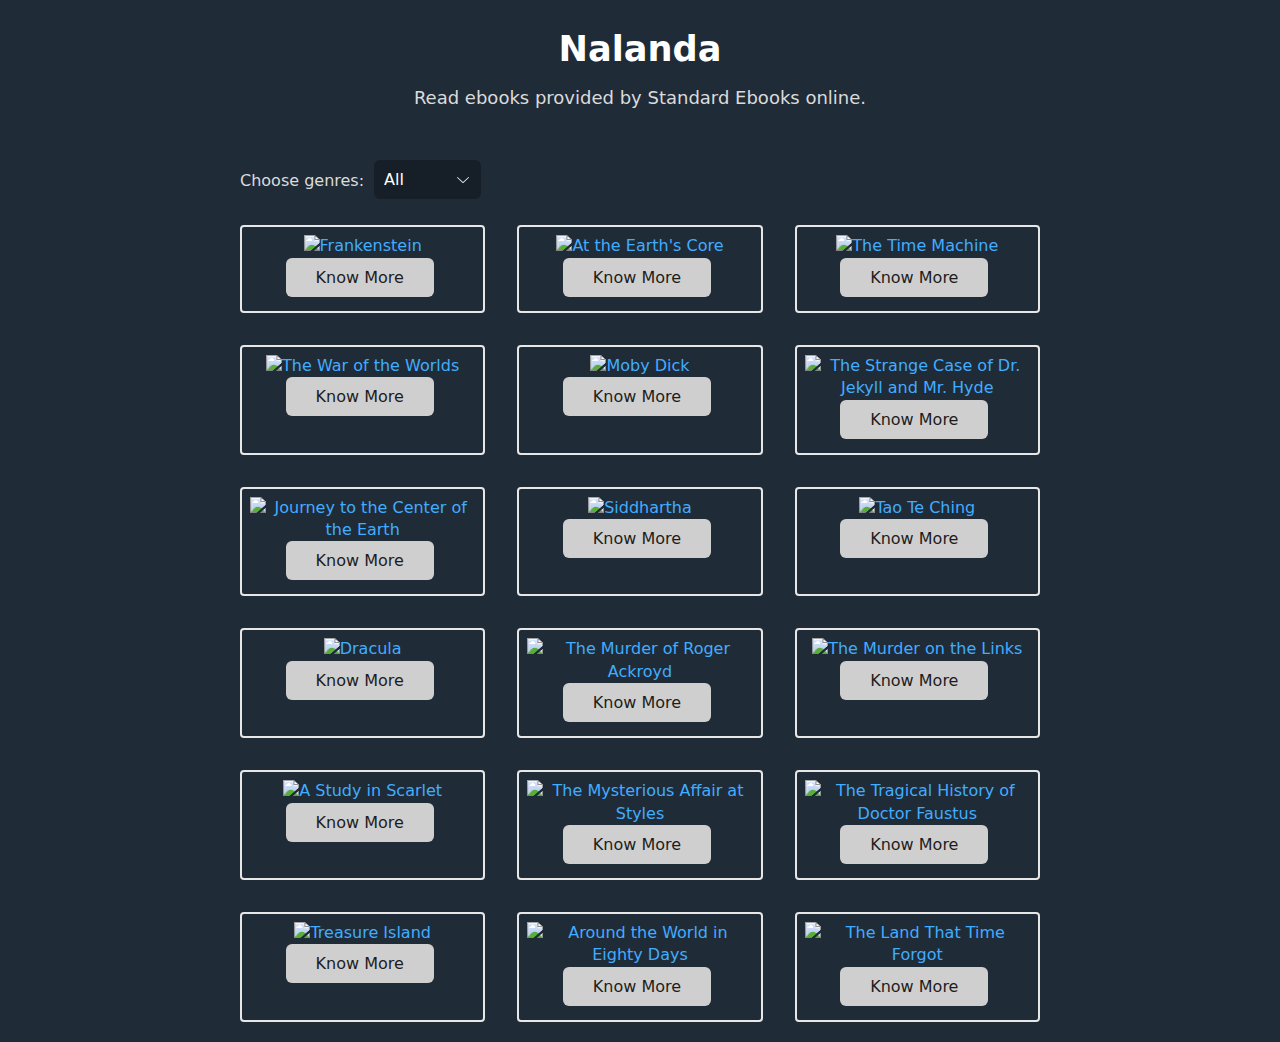
==== commit 435d382f: "Added dialog for showing book info" ====
--- a/index.html
+++ b/index.html
@@ -6,7 +6,7 @@
     <meta http-equiv="X-UA-Compatible" content="IE=edge">
     <meta name="viewport" content="width=device-width, initial-scale=1.0">
     <link rel="shortcut icon" href="#" type="image/x-icon">
-    <!-- <link rel="stylesheet" href="./water.css"> -->
+    <link rel="stylesheet" href="./water.css">
     <link rel="stylesheet" href="./custom.css">
     <!-- <script src="./jszip.min.js"></script>
     <script src="./epub.js"></script> -->
@@ -36,6 +36,7 @@
         </div>
     </div>
 
+    
     <div class="grid" id="bookgrid" style="margin-top: 20px;">
         <!--
         <div class="card">
@@ -75,19 +76,26 @@
 
                 // Construct card content
                 const newCardContent = `
-  <div class="card">
-            <a href="/epub.html?name=${result.epub}">
+            <div class="card">
                 <div class="card-contents">
-                    <div class="img-wrapper">
+                    <a href="/epub.html?name=${result.epub}"><div class="img-wrapper">
                         <img src="./book-covers/${result.cover}" alt="${result.name}">
-                    </div>
-                    <div class="book-title">
-                        <span>${result.name}</span>
+                    </div></a>
+                    <div class="know-more">
+                        <button type="button" class="dialog-trigger"> Know More </button>
+                        
+                        <dialog class="dialog"> 
+                            <header>${result.name}</header>
+                                <span>Book Name : ${result.name}</span> <a href="${result.bookWikiLink}" target="_blank"><img style="height: 20px;" src="./img/wiki.png" /></a> <br>
+                                <span>Author : ${result.author}</span> <a href="${result.authorWikiLink}" target="_blank"><img style="height: 20px;" src="./img/wiki.png" /></a>  <br>
+                                <span>Tags : ${result.tags.join(", ")}</span> <br>
+                                <button class="close-dialog" type="reset">Cancel</button> 
+                        </dialog>
                     </div>
                 </div>
-            </a>
-        </div>
+            </div>
         `;
+                // <span>${result.name}</span>
 
                 // Append newyly created card element to the container
                 allCards += newCardContent;
@@ -108,14 +116,41 @@
             filter.innerHTML = allTags;
         }
 
+        function addModalWorking() {
+            // SO51573435
+            [...document.querySelectorAll('.dialog-trigger')].forEach(function (item) {
+                item.addEventListener('click', function () {
+                    // console.log(this.nextElementSibling);
+                    // console.log(document.getElementById('dialog'))
+                    this.nextElementSibling.showModal();
+                });
+            });
+
+            // const closeDialog = document.querySelectorAll('.know-more');
+            // console.log(closeDialog);
+            [...document.querySelectorAll('.close-dialog')].forEach(function (item) {
+                item.addEventListener('click', function () {
+                    // console.log(this)
+                    this.parentElement.close()
+                });
+            });
+        }
+
+
         function runOnLoad() {
             addFilterOptions();
             addCards();
+            addModalWorking();
+            document.querySelector('#genres').addEventListener("change", addCards);
         }
         window.onload = runOnLoad;
         // https://stackoverflow.com/questions/47058077/how-can-i-add-an-event-listener-to-a-select-element
-        document.querySelector('#genres').addEventListener("change", addCards);
 
+
+
+            // document.getElementById('dialog').addEventListener('close', (function (e) {
+            //     document.getElementById('dialog-result').innerText = 'Your answer: '.concat(e.target.returnValue)
+            // }));
         // function showLocalEpub() {
         //     var fileInput = document.getElementById("localepub");
         //     if (fileInput && fileInput.value) {
--- a/custom.css
+++ b/custom.css
@@ -46,12 +46,22 @@
     border: 2px solid #e7e7e7;
     border-radius: 4px;
     padding: .5rem;
-}
-
-.book-title {
     text-align: center;
 }
 
+.dialog {
+    text-align: left;
+    width: 500px;
+    height: 400px;
+    line-height: 3;
+}
+.close-button {
+    text-align: center
+}
+
+.dialog img {
+    background-color: white;
+}
 img {
     max-width: 100%;
     height: auto;
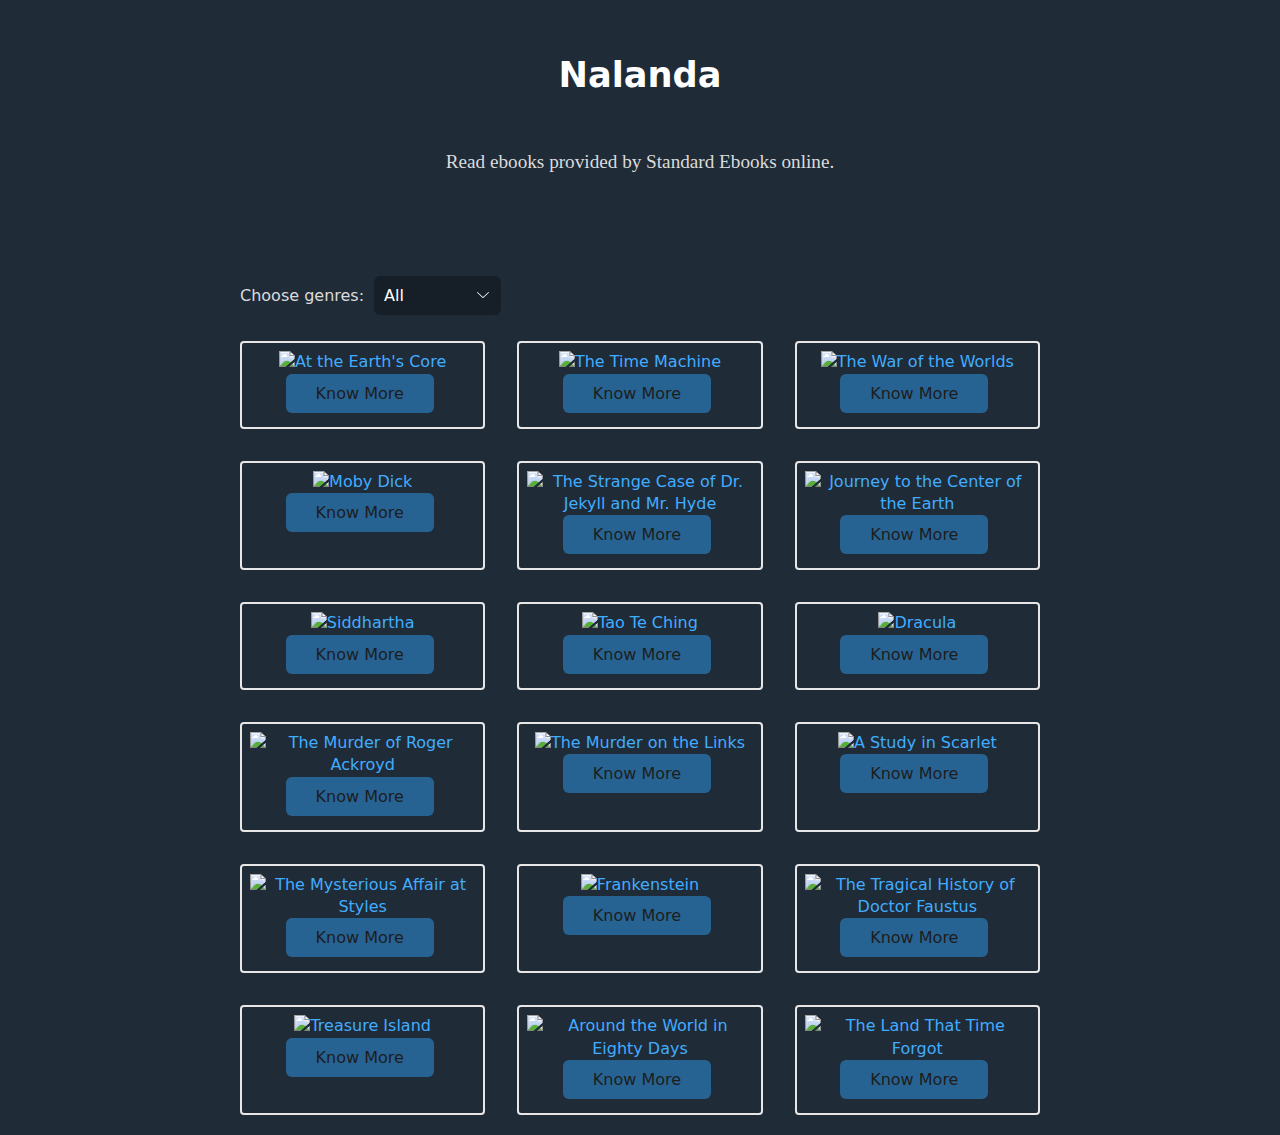
==== commit 967668f1: "some html changes" ====
--- a/index.html
+++ b/index.html
@@ -18,8 +18,8 @@
 
 
     <div class="hero">
-        <h1 class="heading">Nalanda</h1>
-        <div class="summary">Read ebooks provided by Standard Ebooks online.</div>
+        <h1 class="heading" style="margin-bottom: 50px; margin-top: 50px;">Nalanda</h1>
+        <div class="summary" style="margin-bottom: 100px; font-family: Helvetica Neue; font-size: larger;">Read ebooks provided by Standard Ebooks online.</div>
     </div>
 
     <div style="display: flex; justify-content:space-between">
@@ -78,7 +78,7 @@
                 const newCardContent = `
             <div class="card">
                 <div class="card-contents">
-                    <a href="/epub.html?name=${result.epub}"><div class="img-wrapper">
+                    <a href="/epub.html?name=${result.epub}" target="_blank"><div class="img-wrapper">
                         <img src="./book-covers/${result.cover}" alt="${result.name}">
                     </div></a>
                     <div class="know-more">
--- a/custom.css
+++ b/custom.css
@@ -22,6 +22,10 @@
     margin-top: 24px;
     font-size: 2.2em;
     color: white;
+}
+
+button {
+    background-color: #276392;
 }
 
 .summary {
@@ -67,6 +71,32 @@
     height: auto;
 }
 
+img:hover {
+    animation-name: jiggle;
+    animation-duration: 1s;
+}
+
+@keyframes jiggle {
+    0% {
+        margin-left: 0px;
+    }
+
+    25% {
+        margin-left: 5px;
+    }
+
+    50% {
+        margin-left: 0px;
+    }
+
+    75% {
+        margin-right: 5px;
+    }
+    100% {
+        margin-right: 0px;
+    }
+}
+
 .filter {
     display: flex;
     /* justify-content: center; */
@@ -89,7 +119,7 @@
     margin-right: 6px;
     margin-bottom: 6px;
     padding: 10px;
-    padding-right: 10px;
+    padding-right: 30px;
     border: none;
     border-radius: 6px;
     outline: none;
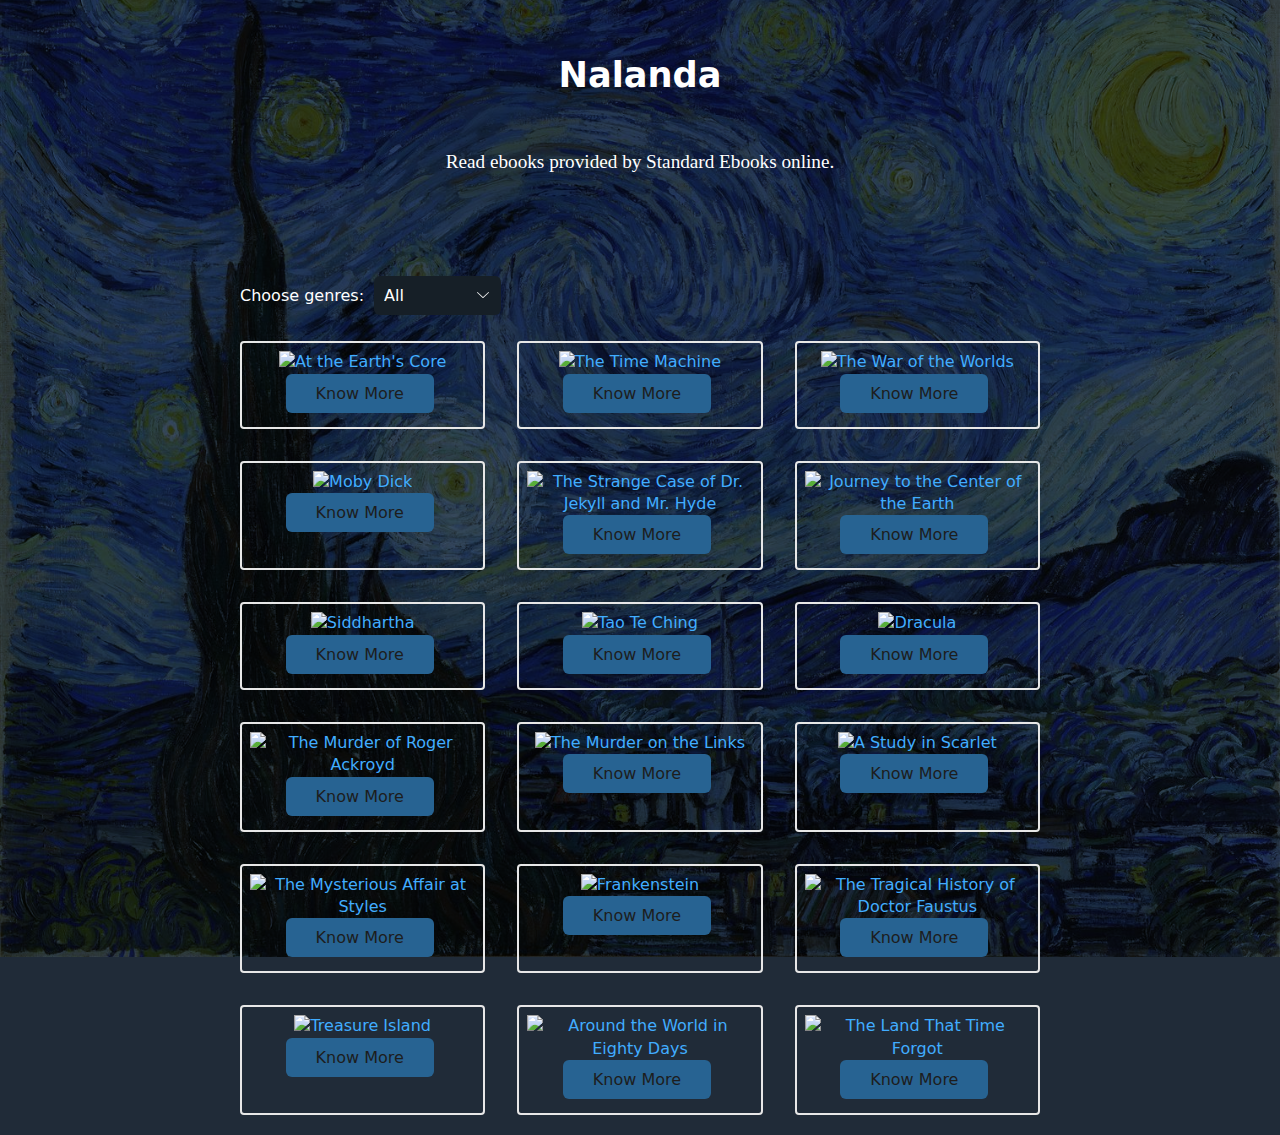
==== commit 234814a3: "fixed bug - modal not opening after filter" ====
--- a/index.html
+++ b/index.html
@@ -28,35 +28,22 @@
             <select name="genres" id="genres">
             </select>
         </div>
-        <div class="local" style="display:flex; justify-content:end">
-            <!-- <input type="file" name="localepub" id="localepub" accept=".epub">
+        <!-- <div class="local" style="display:flex; justify-content:end">
+            <input type="file" name="localepub" id="localepub" accept=".epub">
             <button onclick="showLocalEpub()">Go</button>
-            <button onclick="(function(){document.getElementById('localepub').value = '';})()">Reset</button> -->
-            <!-- Inline function SO10607847 -->
-        </div>
+            Inline function SO10607847
+            <button onclick="(function(){document.getElementById('localepub').value = '';})()">Reset</button>    
+        </div> -->
     </div>
 
     
-    <div class="grid" id="bookgrid" style="margin-top: 20px;">
-        <!--
-        <div class="card">
-            <a href="/epub.html?name=three-body-problem">
-                <div class="img-wrapper">
-                    <img src="./book-covers/3bp.jpeg" alt="The Three Body Problem">
-                </div>
-                <div class="book-title">
-                    <span>The Three Body Problem</span>
-                </div>
-            </a>
-        </div>
--->
-    </div>
+    <div class="grid" id="bookgrid" style="margin-top: 20px;"></div>
 
 
     <script src="./book-data.js"></script>
     <script>
         // console.log(data);
-        // https://stackoverflow.com/questions/54706080/generating-dynamic-html-cards-from-a-javascript-array
+        // SO54706080
         function addCards() {
             const container = document.getElementById('bookgrid');
             const filter = document.getElementById('genres');
@@ -66,7 +53,7 @@
             data.books.forEach((result, idx) => {
                 let bookTags = new Set(result.tags);
                 if (filterCriteria != "all" && bookTags.has(filterCriteria) == false) {
-                    // https://stackoverflow.com/questions/8333403/how-can-i-use-continue-statement-in-foreach-method#8333447
+                    // SO8333403
                     return
                 }
 
@@ -95,12 +82,11 @@
                 </div>
             </div>
         `;
-                // <span>${result.name}</span>
-
                 // Append newyly created card element to the container
                 allCards += newCardContent;
             })
             container.innerHTML = allCards;
+            addModalWorking();
         }
 
         function addFilterOptions() {
@@ -140,7 +126,7 @@
         function runOnLoad() {
             addFilterOptions();
             addCards();
-            addModalWorking();
+            // addModalWorking();
             document.querySelector('#genres').addEventListener("change", addCards);
         }
         window.onload = runOnLoad;
--- a/custom.css
+++ b/custom.css
@@ -9,10 +9,14 @@
     margin: 20px auto;
     padding: 0 10px;
     word-wrap: break-word;
-    background: #202b38;
+    /*    background: #202b38;*/
+    background: #202b38 url(./img/bg2.jpeg) fixed center no-repeat;
+    background-blend-mode: overlay;
+    background-size: cover;
     text-rendering: optimizeLegibility;
     font-family: system-ui, -apple-system, BlinkMacSystemFont, 'Segoe UI', 'Roboto', 'Oxygen', 'Ubuntu', 'Cantarell', 'Fira Sans', 'Droid Sans', 'Helvetica Neue', 'Segoe UI Emoji', 'Apple Color Emoji', 'Noto Color Emoji', sans-serif;
-    color: #dbdbdb;
+    /*    color: #dbdbdb;*/
+    color: #fff;
 }
 
 .heading {
@@ -59,6 +63,7 @@
     height: 400px;
     line-height: 3;
 }
+
 .close-button {
     text-align: center
 }
@@ -66,6 +71,7 @@
 .dialog img {
     background-color: white;
 }
+
 img {
     max-width: 100%;
     height: auto;
@@ -92,6 +98,7 @@
     75% {
         margin-right: 5px;
     }
+
     100% {
         margin-right: 0px;
     }
@@ -114,7 +121,6 @@
     cursor: pointer;
     background: #161f27 url("data:image/svg+xml;charset=utf-8,%3C?xml version='1.0' encoding='utf-8'?%3E %3Csvg version='1.1' xmlns='http://www.w3.org/2000/svg' xmlns:xlink='http://www.w3.org/1999/xlink' height='62.5' width='116.9' fill='%23efefef'%3E %3Cpath d='M115.3,1.6 C113.7,0 111.1,0 109.5,1.6 L58.5,52.7 L7.4,1.6 C5.8,0 3.2,0 1.6,1.6 C0,3.2 0,5.8 1.6,7.4 L55.5,61.3 C56.3,62.1 57.3,62.5 58.4,62.5 C59.4,62.5 60.5,62.1 61.3,61.3 L115.2,7.4 C116.9,5.8 116.9,3.2 115.3,1.6Z'/%3E %3C/svg%3E") calc(100% - 12px) 50% / 12px no-repeat;
 
-    padding-right: 35px;
     -webkit-appearance: none;
     margin-right: 6px;
     margin-bottom: 6px;
@@ -125,6 +131,7 @@
     outline: none;
     display: block;
 }
+
 /* 
 input {
     width: 300px;
